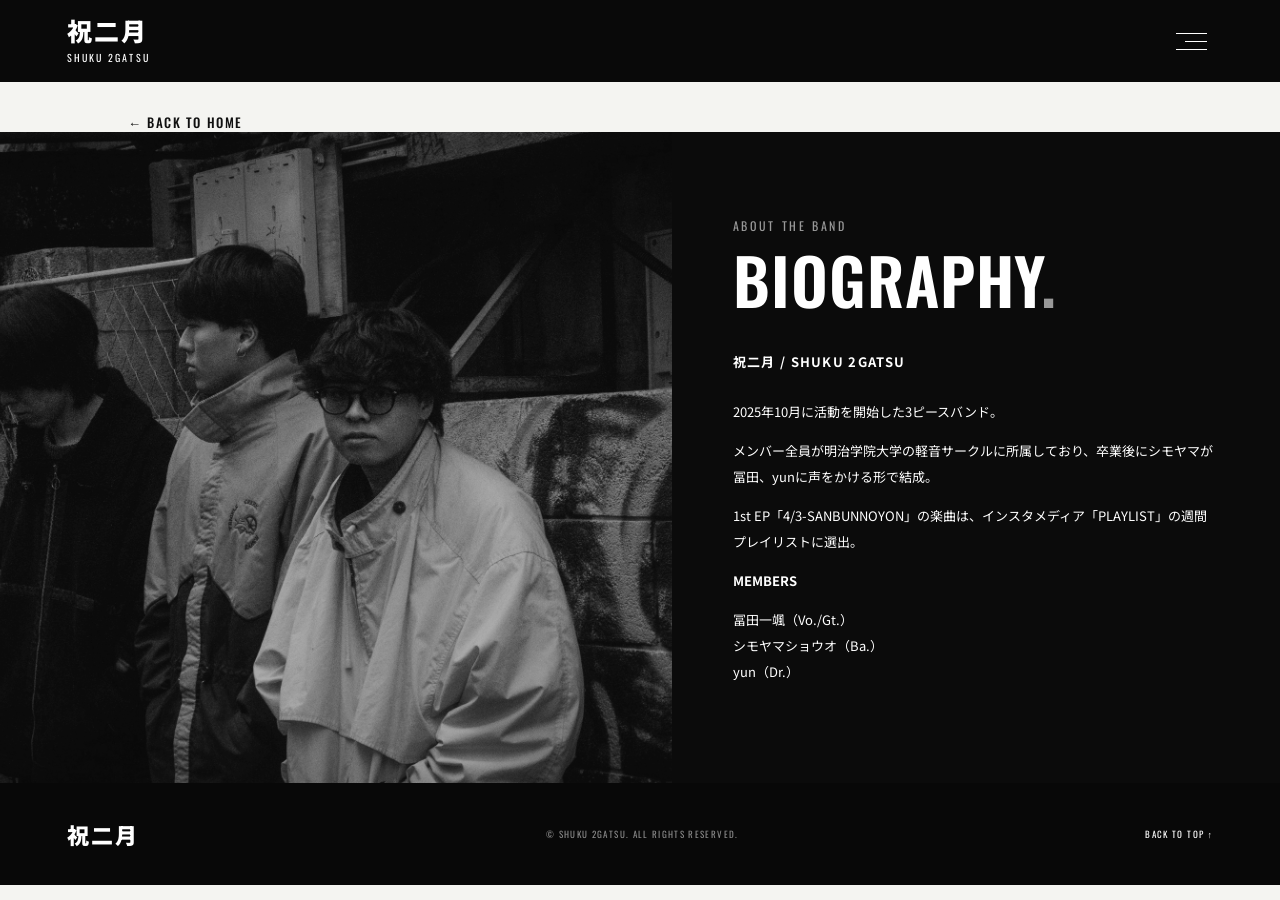
==== biography.html @ 1590789a "Add files via upload" ====
<!DOCTYPE html>

<html lang="ja">
<head>
<meta charset="utf-8"/>
<meta content="width=device-width, initial-scale=1" name="viewport"/>
<meta content="祝二月 - OFFICIAL WEBSITE" name="description"/>
<meta content="#080808" name="theme-color"/>
<title>BIOGRAPHY | 祝二月 OFFICIAL WEBSITE</title>
<link href="https://fonts.googleapis.com" rel="preconnect"/>
<link crossorigin="" href="https://fonts.gstatic.com" rel="preconnect"/>
<link href="https://fonts.googleapis.com/css2?family=Noto+Sans+JP:wght@400;500;700;900&amp;family=Oswald:wght@400;500;600;700&amp;display=swap" rel="stylesheet"/>
<link href="css/style.css?v=20261119-2" rel="stylesheet"/>
<link href="css/extra-sections.css?v=20261120" rel="stylesheet"/>
  <link rel="stylesheet" href="css/multipage.css?v=20261120-1">
</head>
<body class="detail-page">
<header class="site-header detail-header">
<a aria-label="祝二月 トップ" class="wordmark" href="index.html">祝二月<span>SHUKU 2GATSU</span></a>
<button aria-controls="site-nav" aria-expanded="false" aria-label="メニューを開く" class="menu-toggle">
<span></span><span></span><span></span>
</button>
</header>
<nav aria-hidden="true" class="site-nav" id="site-nav">
<div class="nav-inner">
<p class="nav-kicker">OFFICIAL WEBSITE</p>
<a href="index.html"><span>01</span> TOP</a>
<a href="live.html"><span>02</span> LIVE</a>
<a href="news.html"><span>03</span> NEWS</a>
<a href="biography.html"><span>04</span> BIOGRAPHY</a>
<a href="music.html"><span>05</span> MUSIC</a>
<a href="links.html"><span>06</span> LINKS</a>
<a href="ticket.html"><span>07</span> TICKET</a>
<a href="contact.html"><span>08</span> CONTACT US</a>
<div class="nav-social">
<a href="https://www.youtube.com/@%E7%A5%9D%E4%BA%8C%E6%9C%88" rel="noopener" target="_blank">YouTube ↗</a>
<a href="https://x.com/shuku2gatsu" rel="noopener" target="_blank">X ↗</a>
<a href="https://www.instagram.com/shuku_2gatsu/" rel="noopener" target="_blank">Instagram ↗</a>
</div>
</div>
</nav>
<main><a class="detail-back" href="index.html">← BACK TO HOME</a><section class="bio-section" id="biography">
<div class="bio-image">
<img alt="祝二月 メンバー" src="images/artist-photo.jpg"/>
</div>
<div class="bio-copy">
<p class="eyebrow">ABOUT THE BAND</p>
<h2>BIOGRAPHY<span>.</span></h2>
<p class="bio-name">祝二月 / SHUKU 2GATSU</p>
<p>2025年10月に活動を開始した3ピースバンド。</p>
<p>メンバー全員が明治学院大学の軽音サークルに所属しており、卒業後にシモヤマが冨田、yunに声をかける形で結成。</p>
<p>1st EP「4/3-SANBUNNOYON」の楽曲は、インスタメディア「PLAYLIST」の週間プレイリストに選出。</p>
<p><strong>MEMBERS</strong></p>
<p>冨田一颯（Vo./Gt.）<br/>シモヤマショウオ（Ba.）<br/>yun（Dr.）</p>
</div>
</section></main>
<footer class="site-footer">
<a class="footer-mark" href="#top">祝二月</a>
<p>© SHUKU 2GATSU. ALL RIGHTS RESERVED.</p>
<a class="back-top" href="#top">BACK TO TOP ↑</a>
</footer>
<script src="js/main.js"></script>
</body>
</html>
---- css/style.css ----
*{box-sizing:border-box}html{scroll-behavior:smooth}body{margin:0;background:#f4f4f1;color:#101010;font-family:"Noto Sans JP",sans-serif}a{color:inherit;text-decoration:none}.site-header{height:82px;padding:0 5.2%;display:flex;align-items:center;justify-content:space-between;position:absolute;z-index:20;top:0;left:0;width:100%;color:#fff}.wordmark{font-weight:900;font-size:25px;letter-spacing:.08em;line-height:1}.wordmark span{display:block;font:10px "Oswald",sans-serif;letter-spacing:.22em;margin-top:7px}.menu-toggle{width:48px;height:48px;border:0;background:transparent;display:flex;flex-direction:column;justify-content:center;align-items:flex-end;gap:7px;cursor:pointer}.menu-toggle span{height:1px;background:#fff;width:31px;transition:.3s}.menu-toggle span:nth-child(2){width:22px}.menu-toggle[aria-expanded=true] span:first-child{transform:translateY(8px) rotate(45deg)}.menu-toggle[aria-expanded=true] span:nth-child(2){opacity:0}.menu-toggle[aria-expanded=true] span:last-child{width:31px;transform:translateY(-8px) rotate(-45deg)}.site-nav{position:fixed;inset:0;background:#090909;color:#fff;z-index:15;display:flex;align-items:center;justify-content:center;opacity:0;visibility:hidden;transition:.35s}.site-nav.open{opacity:1;visibility:visible}.nav-inner{width:min(760px,82vw)}.nav-kicker,.eyebrow{font:12px "Oswald",sans-serif;letter-spacing:.22em}.nav-kicker{color:#888;margin-bottom:25px}.nav-inner>a{display:block;font:500 clamp(32px,6vw,58px) "Oswald",sans-serif;letter-spacing:.04em;padding:8px 0;border-bottom:1px solid #333;transition:padding .2s,color .2s}.nav-inner>a:hover{padding-left:14px;color:#aaa}.nav-inner>a span{font:12px "Oswald",sans-serif;color:#777;vertical-align:middle;margin-right:25px}.nav-social{display:flex;gap:24px;margin-top:30px;font-size:12px;color:#aaa}.hero{height:min(850px,100svh);min-height:590px;position:relative;background:#080808;color:#fff;overflow:hidden}.hero-photo{width:100%;height:100%;object-fit:cover;object-position:center 42%;position:absolute;inset:0;filter:grayscale(100%) contrast(1.08);opacity:.88}.hero-shade{position:absolute;inset:0;background:linear-gradient(90deg,rgba(0,0,0,.58),rgba(0,0,0,.04) 75%),linear-gradient(0deg,rgba(0,0,0,.52),transparent 45%)}.hero-copy{position:absolute;left:9%;bottom:17%;z-index:2}.hero-copy .eyebrow{color:#ddd}.hero h1{font-size:clamp(76px,14vw,170px);letter-spacing:.08em;line-height:1;margin:15px 0 0;font-weight:900}.hero-sub{font:15px "Oswald",sans-serif;letter-spacing:.35em;margin:15px 0}.scroll-cue{position:absolute;bottom:0;left:5.2%;display:flex;align-items:center;gap:12px;font:10px "Oswald",sans-serif;letter-spacing:.2em;writing-mode:vertical-rl}.scroll-cue span{height:55px;width:1px;background:#fff}.hero-index{position:absolute;right:5.2%;bottom:30px;font:10px "Oswald",sans-serif;letter-spacing:.17em}.hero-index b{margin-left:20px;font-weight:400;color:#aaa}.section{padding:115px 10%}.section-heading{display:flex;justify-content:space-between;align-items:flex-end;margin-bottom:45px}.eyebrow{color:#777;margin:0 0 13px}.section h2,.bio-copy h2,.social-section h2{font:600 clamp(48px,7vw,82px)/1 "Oswald",sans-serif;letter-spacing:.015em;margin:0}.section h2 span,.bio-copy h2 span,.social-section h2 span{color:#999}.section-note{font-size:12px;color:#777;margin:0 0 8px}.entry-list{border-top:1px solid #aaa}.entry{display:grid;grid-template-columns:155px 1fr auto;gap:25px;align-items:center;padding:25px 4px;border-bottom:1px solid #ccc}.entry-date{font:18px "Oswald",sans-serif;letter-spacing:.05em}.entry-title{font-size:14px;font-weight:500}.entry-meta{font-size:11px;color:#777;margin-top:6px}.entry-link{font:22px "Oswald",sans-serif}.empty-entry,.loading{padding:27px 4px;color:#777;font-size:13px}.edit-note{font-size:10px;color:#999;margin-top:18px}.bio-section{background:#0b0b0b;color:#fff;display:grid;grid-template-columns:1.05fr .95fr;min-height:530px}.bio-image{min-height:500px;overflow:hidden}.bio-image img{width:100%;height:100%;object-fit:cover;filter:grayscale(100%);opacity:.82}.bio-copy{padding:85px 10%;align-self:center}.bio-copy .eyebrow{color:#999}.bio-copy h2{font-size:clamp(42px,5vw,65px);margin-bottom:38px}.bio-name{font-weight:700;letter-spacing:.1em;margin-bottom:24px}.bio-copy>p:not(.eyebrow){font-size:13px;line-height:2}.bio-placeholder{color:#888}.music-section{background:#e8e8e5}.music-links{border-top:1px solid #aaa}.music-links a{display:grid;grid-template-columns:65px 1fr 30px;align-items:center;padding:25px 5px;border-bottom:1px solid #bbb}.music-links span{font:13px "Oswald",sans-serif;color:#888}.music-links strong{font:500 19px "Oswald",sans-serif;letter-spacing:.08em}.music-links i{font-style:normal;font-size:20px}.social-section{background:#111;color:#fff;padding:95px 10%}.social-section .eyebrow{color:#888}.social-section h2{font-size:clamp(38px,6vw,70px);margin-bottom:42px}.social-links{display:grid;grid-template-columns:repeat(4,1fr);border-top:1px solid #444}.social-links a{padding:22px 12px 22px 0;border-bottom:1px solid #444;font:16px "Oswald",sans-serif;letter-spacing:.04em}.social-links b{float:right;font-weight:400;color:#888}.site-footer{background:#080808;color:#fff;padding:35px 5.2%;display:flex;align-items:center;justify-content:space-between}.footer-mark{font-weight:900;font-size:22px;letter-spacing:.1em}.site-footer p,.back-top{font:9px "Oswald",sans-serif;letter-spacing:.15em;color:#888}.back-top{color:#fff}@media(max-width:700px){.site-header{height:70px;padding:0 6%}.hero{min-height:620px;height:88svh}.hero-photo{object-position:54% center}.hero-copy{left:7%;bottom:19%}.hero h1{font-size:clamp(68px,18vw,112px)}.section{padding:78px 7%}.section-heading{display:block;margin-bottom:30px}.section-note{margin-top:15px}.entry{grid-template-columns:105px 1fr 20px;gap:12px;padding:21px 2px}.entry-date{font-size:15px}.entry-title{font-size:12px}.bio-section{grid-template-columns:1fr}.bio-image{min-height:340px;height:65vw}.bio-copy{padding:60px 7% 70px}.social-section{padding:75px 7%}.social-links{grid-template-columns:repeat(2,1fr)}.social-links a{padding:18px 10px 18px 0;font-size:14px}.site-footer{padding:28px 6%;gap:12px;flex-wrap:wrap}.site-footer p{order:3;width:100%;margin:0}.nav-inner{width:84vw}.nav-social{gap:16px;flex-wrap:wrap}.music-links strong{font-size:15px}}@media(prefers-reduced-motion:reduce){html{scroll-behavior:auto}*,*::before,*::after{transition:none!important}}

/* DISC0GRAPHY */
.release-grid{display:grid;grid-template-columns:repeat(3,minmax(0,1fr));gap:clamp(16px,3vw,40px);margin:32px 0 64px}
.release-card{min-width:0}
.release-card>a{position:relative;display:block;overflow:hidden;background:#eaeaea;aspect-ratio:1/1}
.release-card img{display:block;width:100%;height:100%;object-fit:cover;transition:transform .4s ease}
.release-card a:hover img{transform:scale(1.045)}
.release-action{position:absolute;right:12px;bottom:12px;padding:8px 11px;background:#111;color:#fff;font-size:11px;letter-spacing:.08em}
.release-kind{font-size:11px;letter-spacing:.15em;opacity:.58;margin:17px 0 6px}
.release-card h3{font-size:clamp(20px,2.5vw,30px);margin:0;font-weight:600;letter-spacing:.01em}
@media(max-width:650px){.release-grid{grid-template-columns:repeat(2,minmax(0,1fr));gap:25px 14px;margin:26px 0 48px}.release-action{font-size:10px;right:7px;bottom:7px;padding:6px 8px}}

/* Compact, consistently sized release covers */
.release-grid{grid-template-columns:repeat(3,minmax(0,180px));gap:clamp(18px,3vw,36px);justify-content:start;margin:30px 0 55px}
.release-card{width:100%;max-width:180px}
.release-card>a{width:100%;aspect-ratio:1/1}
.release-card img{width:100%;height:100%;object-fit:contain}
.release-card h3{font-size:clamp(17px,1.8vw,22px)}
@media(max-width:650px){.release-grid{grid-template-columns:repeat(2,minmax(0,140px));gap:24px 16px;justify-content:start}.release-card{max-width:140px}}
@media(max-width:360px){.release-grid{grid-template-columns:repeat(2,minmax(0,1fr))}}

/* Mobile hero: show all three members without cropping */
@media (max-width:700px) {
  .hero { height: 85svh; min-height: 580px; background: #080808; }
  .hero-photo {
    top: 72px; bottom: auto; left: 0; right: 0;
    width: 100%; height: 58%;
    object-fit: contain; object-position: center center;
  }
  .hero-shade { background: linear-gradient(0deg, rgba(0,0,0,.55), transparent 38%); }
  .hero-copy { left: 7%; bottom: 12%; }
}

/* Desktop release artwork size: explicit override */
@media (min-width: 701px) {
  .music-section .release-grid { display:grid; grid-template-columns:repeat(3, 160px) !important; gap:32px !important; justify-content:start; }
  .music-section .release-card { width:160px !important; max-width:160px !important; }
  .music-section .release-card > a { display:block; width:160px !important; height:160px !important; aspect-ratio:1 / 1; }
  .music-section .release-card img { display:block; width:160px !important; height:160px !important; object-fit:contain !important; }
}
---- css/extra-sections.css ----
/* TICKET and CONTACT US — additional sections only */
.inquiry-section{padding-top:90px;padding-bottom:90px}
.inquiry-section .section-heading{margin-bottom:28px}
.ticket-section{background:#f4f4f1;color:#101010;border-top:1px solid #d3d3d0}
.contact-section{background:#191919;color:#fff}
.contact-section .eyebrow{color:#aaa}
.inquiry-text{font-size:clamp(14px,1.7vw,18px);line-height:2.2;letter-spacing:.025em;margin:0}
.inquiry-text a{display:inline-block;font-weight:700;border-bottom:1px solid currentColor;margin:0 .2em;transition:opacity .2s}
.inquiry-text a:hover,.inquiry-text a:focus-visible{opacity:.65}
/* Ensure expanded hamburger navigation can scroll on small screens */
.site-nav{overflow-y:auto;padding:82px 0 26px}
.nav-inner{max-height:calc(100svh - 110px);overflow-y:auto}
@media(max-width:700px){
  .inquiry-section{padding-top:70px;padding-bottom:70px}
  .nav-inner>a{font-size:clamp(24px,7vw,36px);padding:5px 0}
  .nav-social{margin-top:18px}
}
---- css/multipage.css ----
/* MULTI-PAGE NAVIGATION AND SECTION LINKS */
.and-more{display:table;margin:44px 0 0 auto;padding:10px 0;border-bottom:1px solid currentColor;font:500 17px "Oswald",sans-serif;letter-spacing:.08em;transition:opacity .2s}
.and-more:hover{opacity:.55}
.bio-section .and-more{margin:32px 0 0 auto}
.social-section .and-more{margin-top:32px}
.detail-page .site-header.detail-header{position:relative;background:#090909}
.detail-page .detail-back{display:block;padding:30px 10% 0;background:#f4f4f1;font:500 13px "Oswald",sans-serif;letter-spacing:.12em}
.detail-page .bio-section,.detail-page .social-section,.detail-page .inquiry-section{min-height:calc(100svh - 250px)}
.detail-page .site-footer{margin-top:0}
@media(max-width:700px){.and-more{margin-top:32px}.detail-page .detail-back{padding:26px 7% 0}}
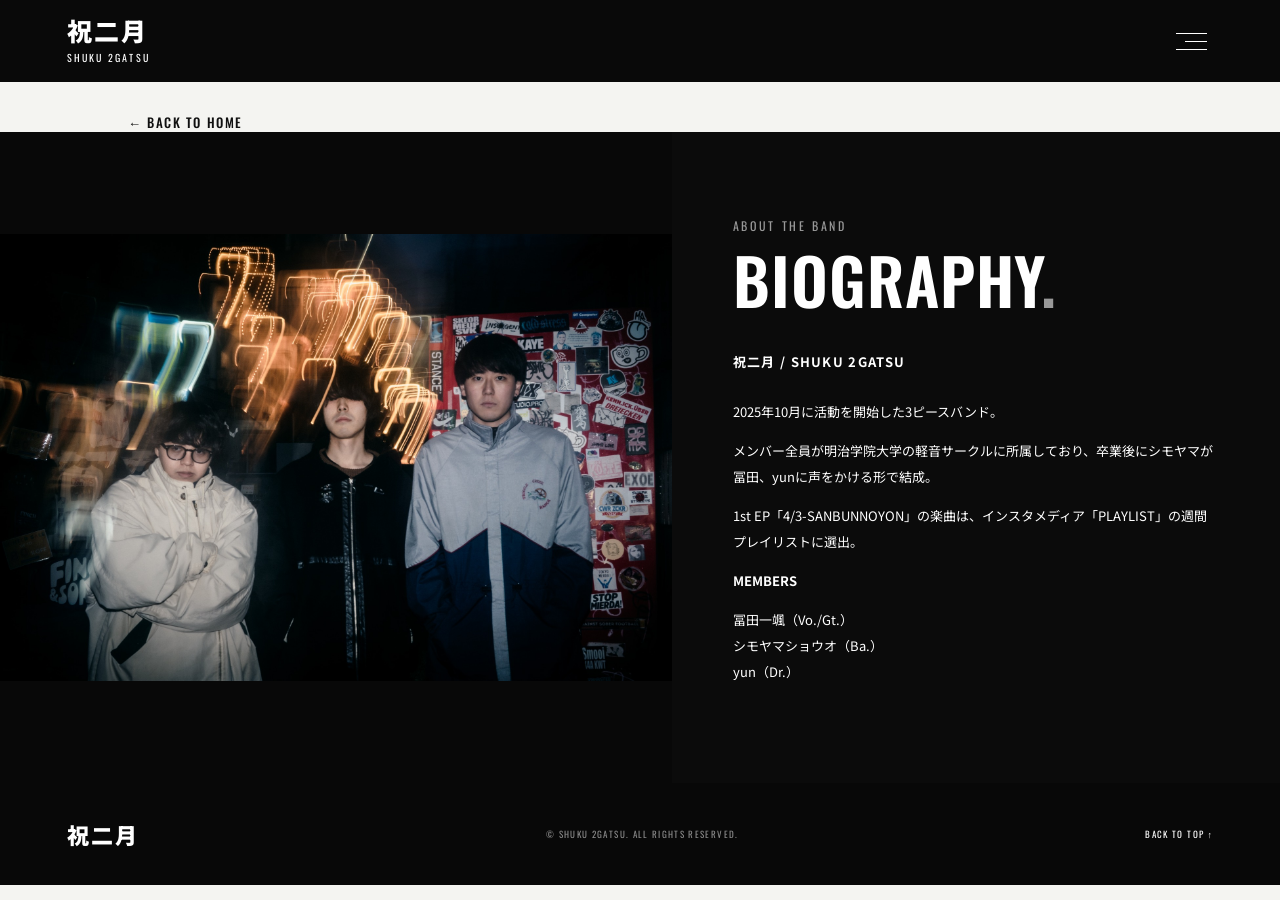
==== commit 73584191: "Add files via upload" ====
--- a/biography.html
+++ b/biography.html
@@ -12,7 +12,17 @@
 <link href="https://fonts.googleapis.com/css2?family=Noto+Sans+JP:wght@400;500;700;900&amp;family=Oswald:wght@400;500;600;700&amp;display=swap" rel="stylesheet"/>
 <link href="css/style.css?v=20261119-2" rel="stylesheet"/>
 <link href="css/extra-sections.css?v=20261120" rel="stylesheet"/>
-  <link rel="stylesheet" href="css/multipage.css?v=20261120-1">
+<link href="css/multipage.css?v=20261120-3" rel="stylesheet"/>
+<style>
+/* Biography logo: keep transparent black artwork visible and uncropped */
+.bio-image.bio-logo-image{background:#f4f4f1;display:flex;align-items:center;justify-content:center;padding:clamp(20px,4vw,65px)}
+.bio-image.bio-logo-image img{display:block;width:100%;height:100%;max-height:560px;object-fit:contain;filter:none;opacity:1}
+@media(max-width:700px){.bio-image.bio-logo-image{height:auto;min-height:320px;padding:30px 8%}.bio-image.bio-logo-image img{height:auto;max-height:420px}}
+/* Dedicated biography page: show the entire band photo */
+.bio-image.bio-detail-photo{background:#080808;display:flex;align-items:center;justify-content:center;padding:0;height:auto;min-height:0}
+.bio-image.bio-detail-photo img{display:block;width:100%;height:auto;max-height:none;object-fit:contain;filter:none;opacity:1}
+@media(max-width:700px){.bio-image.bio-detail-photo{height:auto;min-height:0;padding:0}.bio-image.bio-detail-photo img{height:auto;max-height:none;object-fit:contain}}
+</style>
 </head>
 <body class="detail-page">
 <header class="site-header detail-header">
@@ -28,8 +38,8 @@
 <a href="live.html"><span>02</span> LIVE</a>
 <a href="news.html"><span>03</span> NEWS</a>
 <a href="biography.html"><span>04</span> BIOGRAPHY</a>
-<a href="music.html"><span>05</span> MUSIC</a>
-<a href="links.html"><span>06</span> LINKS</a>
+<a href="music.html"><span>05</span> MUSIC</a><a href="mv.html"><span>06</span> MV</a>
+
 <a href="ticket.html"><span>07</span> TICKET</a>
 <a href="contact.html"><span>08</span> CONTACT US</a>
 <div class="nav-social">
@@ -40,8 +50,8 @@
 </div>
 </nav>
 <main><a class="detail-back" href="index.html">← BACK TO HOME</a><section class="bio-section" id="biography">
-<div class="bio-image">
-<img alt="祝二月 メンバー" src="images/artist-photo.jpg"/>
+<div class="bio-image bio-detail-photo">
+<img alt="祝二月 メンバー3人のアーティスト写真" src="images/biography-photo.jpg"/>
 </div>
 <div class="bio-copy">
 <p class="eyebrow">ABOUT THE BAND</p>
--- a/css/multipage.css
+++ b/css/multipage.css
@@ -9,3 +9,12 @@
 .detail-page .bio-section,.detail-page .social-section,.detail-page .inquiry-section{min-height:calc(100svh - 250px)}
 .detail-page .site-footer{margin-top:0}
 @media(max-width:700px){.and-more{margin-top:32px}.detail-page .detail-back{padding:26px 7% 0}}
+
+/* MV SECTION */
+.mv-section{background:#f4f4f1}
+.mv-content{max-width:760px;margin:0 auto;text-align:center}
+.mv-video{position:relative;width:100%;aspect-ratio:16/9;background:#111;overflow:hidden}
+.mv-video iframe{display:block;width:100%;height:100%;border:0}
+.mv-title{font-weight:700;font-size:clamp(17px,2vw,23px);margin:22px 0 10px}
+.mv-youtube-link{display:inline-block;border-bottom:1px solid currentColor;padding:6px 0;font-size:13px;letter-spacing:.05em}
+.mv-youtube-link:hover{opacity:.6}
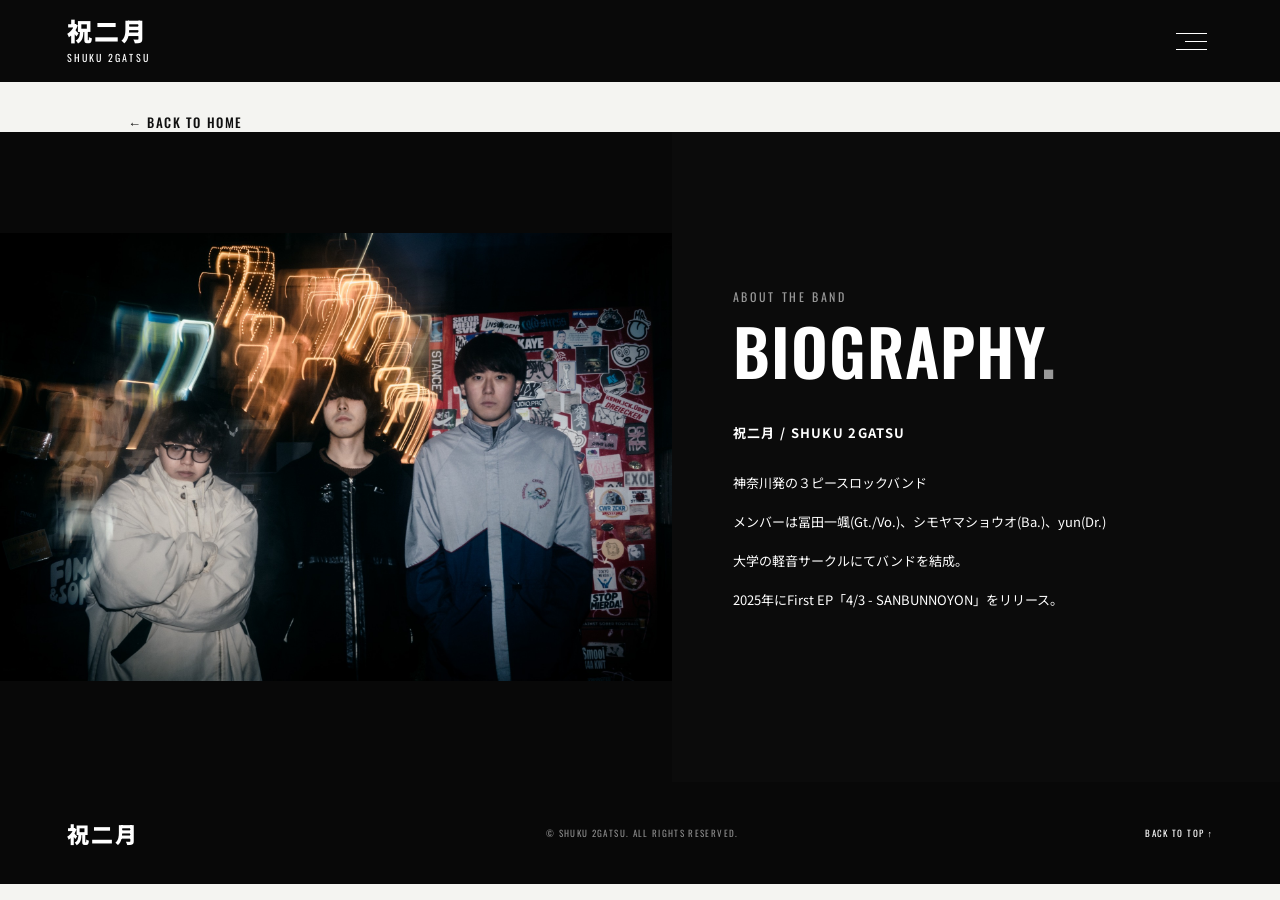
==== commit 4064951c: "Add files via upload" ====
--- a/biography.html
+++ b/biography.html
@@ -57,11 +57,10 @@
 <p class="eyebrow">ABOUT THE BAND</p>
 <h2>BIOGRAPHY<span>.</span></h2>
 <p class="bio-name">祝二月 / SHUKU 2GATSU</p>
-<p>2025年10月に活動を開始した3ピースバンド。</p>
-<p>メンバー全員が明治学院大学の軽音サークルに所属しており、卒業後にシモヤマが冨田、yunに声をかける形で結成。</p>
-<p>1st EP「4/3-SANBUNNOYON」の楽曲は、インスタメディア「PLAYLIST」の週間プレイリストに選出。</p>
-<p><strong>MEMBERS</strong></p>
-<p>冨田一颯（Vo./Gt.）<br/>シモヤマショウオ（Ba.）<br/>yun（Dr.）</p>
+<p>神奈川発の３ピースロックバンド</p>
+<p>メンバーは冨田一颯(Gt./Vo.)、シモヤマショウオ(Ba.)、yun(Dr.)</p>
+<p>大学の軽音サークルにてバンドを結成。</p>
+<p>2025年にFirst EP「4/3 - SANBUNNOYON」をリリース。</p>
 </div>
 </section></main>
 <footer class="site-footer">
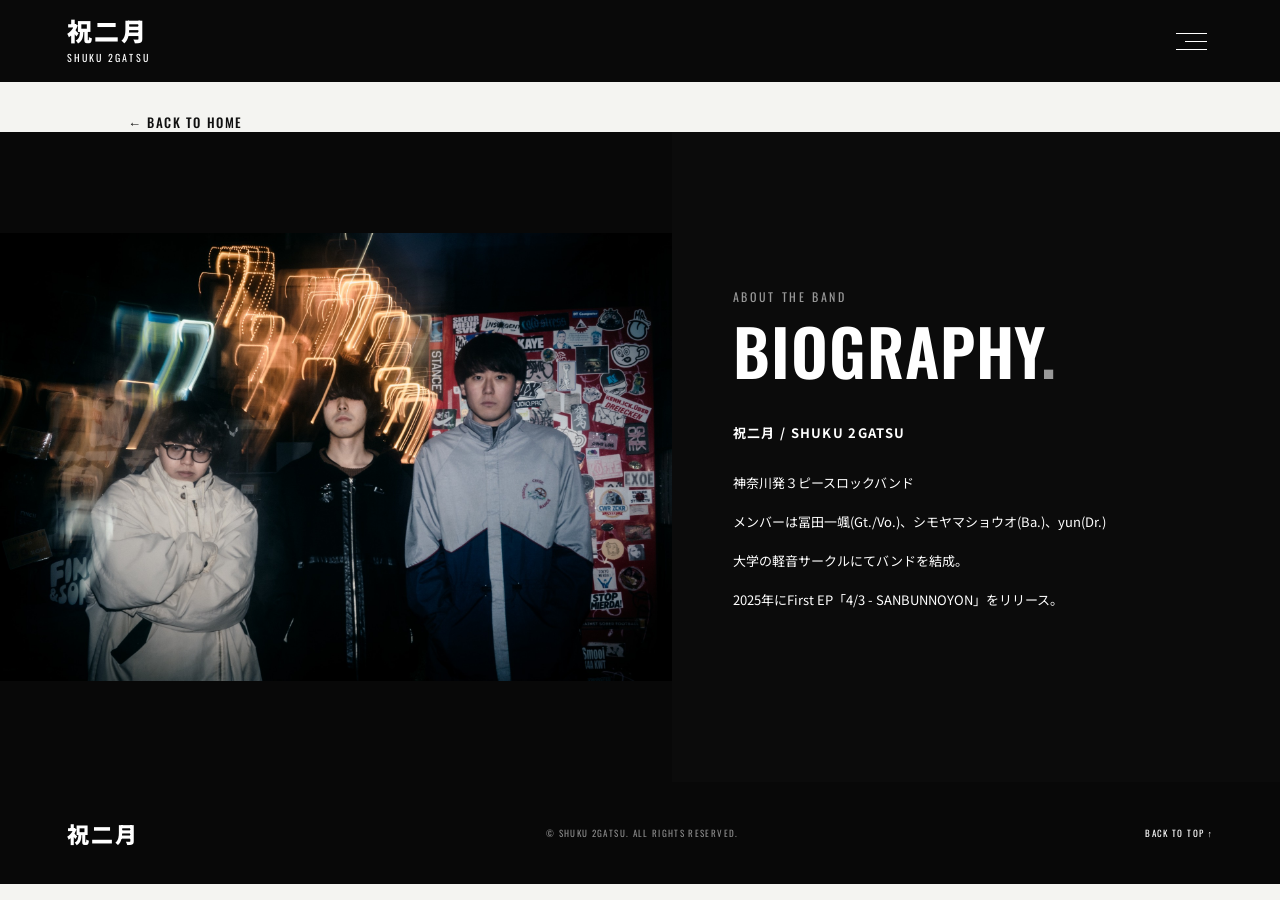
==== commit c10be30f: "Add files via upload" ====
--- a/biography.html
+++ b/biography.html
@@ -57,7 +57,7 @@
 <p class="eyebrow">ABOUT THE BAND</p>
 <h2>BIOGRAPHY<span>.</span></h2>
 <p class="bio-name">祝二月 / SHUKU 2GATSU</p>
-<p>神奈川発の３ピースロックバンド</p>
+<p>神奈川発３ピースロックバンド</p>
 <p>メンバーは冨田一颯(Gt./Vo.)、シモヤマショウオ(Ba.)、yun(Dr.)</p>
 <p>大学の軽音サークルにてバンドを結成。</p>
 <p>2025年にFirst EP「4/3 - SANBUNNOYON」をリリース。</p>
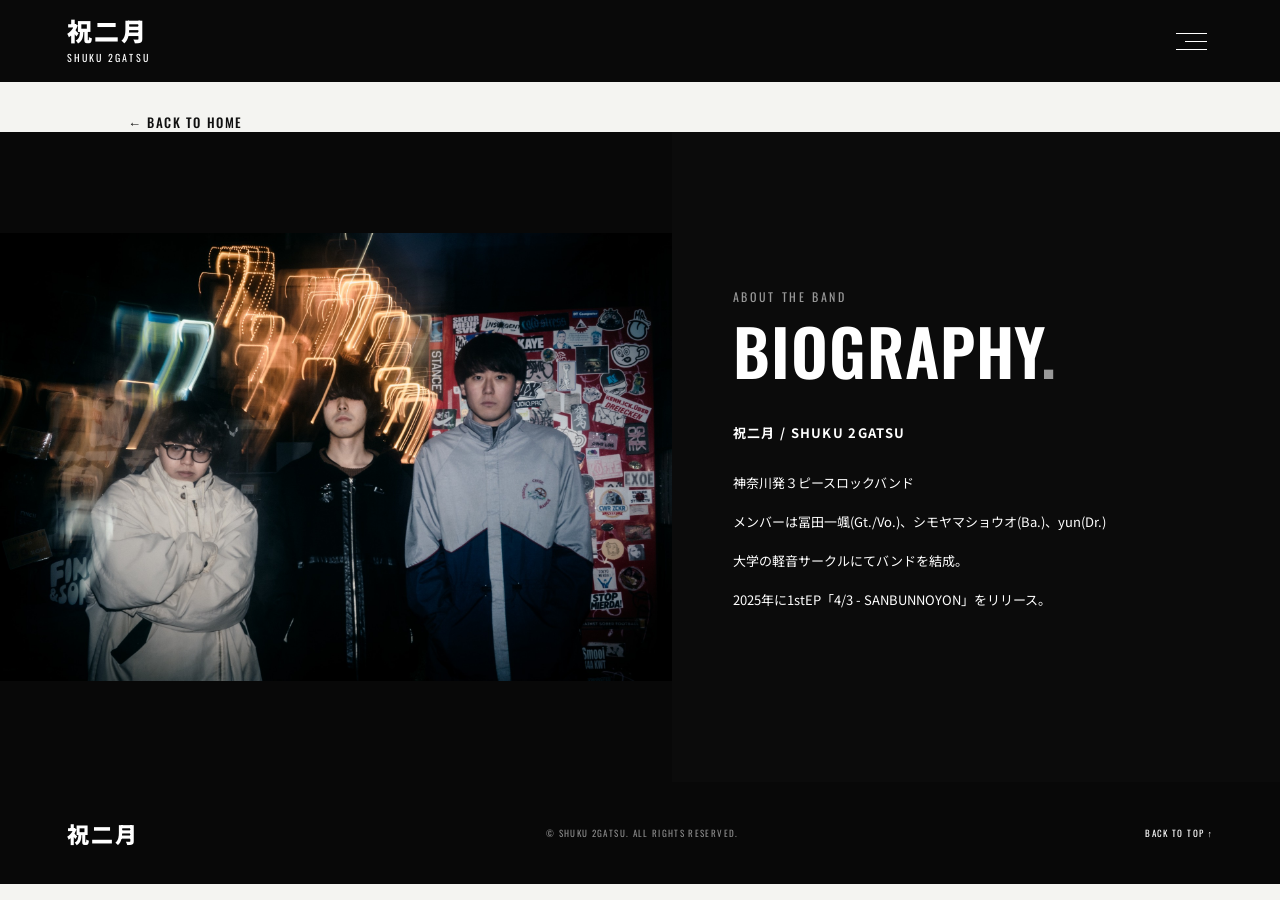
==== commit 056e0151: "Update biography.html" ====
--- a/biography.html
+++ b/biography.html
@@ -60,7 +60,7 @@
 <p>神奈川発３ピースロックバンド</p>
 <p>メンバーは冨田一颯(Gt./Vo.)、シモヤマショウオ(Ba.)、yun(Dr.)</p>
 <p>大学の軽音サークルにてバンドを結成。</p>
-<p>2025年にFirst EP「4/3 - SANBUNNOYON」をリリース。</p>
+<p>2025年に1stEP「4/3 - SANBUNNOYON」をリリース。</p>
 </div>
 </section></main>
 <footer class="site-footer">
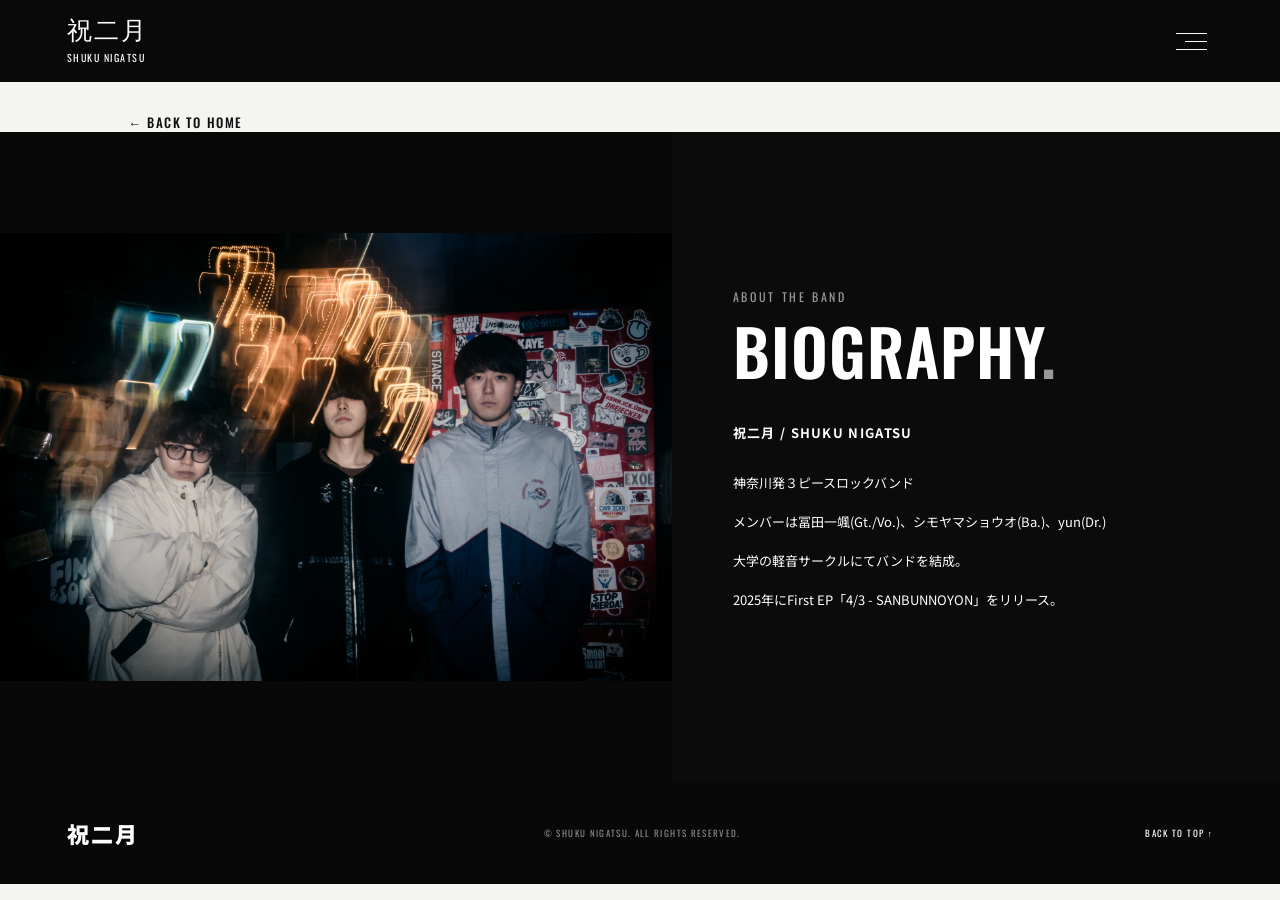
==== commit 0fe28306: "Add files via upload" ====
--- a/biography.html
+++ b/biography.html
@@ -23,10 +23,17 @@
 .bio-image.bio-detail-photo img{display:block;width:100%;height:auto;max-height:none;object-fit:contain;filter:none;opacity:1}
 @media(max-width:700px){.bio-image.bio-detail-photo{height:auto;min-height:0;padding:0}.bio-image.bio-detail-photo img{height:auto;max-height:none;object-fit:contain}}
 </style>
+<link rel="icon" type="image/png" href="images/favicon.png?v=20261122"/>
+<link rel="apple-touch-icon" href="images/apple-touch-icon.png?v=20261122"/>
+<style>
+/* Header brand: match the fine Mincho typeface of the hero title */
+.site-header .wordmark {font-family:"Yu Mincho","Hiragino Mincho ProN","Hiragino Mincho Pro","Noto Serif JP","MS PMincho",serif !important;font-weight:300 !important;letter-spacing:.09em;}
+.site-header .wordmark span {font-family:"Oswald","Noto Sans JP",sans-serif;letter-spacing:.15em;}
+</style>
 </head>
 <body class="detail-page">
 <header class="site-header detail-header">
-<a aria-label="祝二月 トップ" class="wordmark" href="index.html">祝二月<span>SHUKU 2GATSU</span></a>
+<a aria-label="祝二月 トップ" class="wordmark" href="index.html">祝二月<span>SHUKU NIGATSU</span></a>
 <button aria-controls="site-nav" aria-expanded="false" aria-label="メニューを開く" class="menu-toggle">
 <span></span><span></span><span></span>
 </button>
@@ -56,16 +63,16 @@
 <div class="bio-copy">
 <p class="eyebrow">ABOUT THE BAND</p>
 <h2>BIOGRAPHY<span>.</span></h2>
-<p class="bio-name">祝二月 / SHUKU 2GATSU</p>
+<p class="bio-name">祝二月 / SHUKU NIGATSU</p>
 <p>神奈川発３ピースロックバンド</p>
 <p>メンバーは冨田一颯(Gt./Vo.)、シモヤマショウオ(Ba.)、yun(Dr.)</p>
 <p>大学の軽音サークルにてバンドを結成。</p>
-<p>2025年に1stEP「4/3 - SANBUNNOYON」をリリース。</p>
+<p>2025年にFirst EP「4/3 - SANBUNNOYON」をリリース。</p>
 </div>
 </section></main>
 <footer class="site-footer">
 <a class="footer-mark" href="#top">祝二月</a>
-<p>© SHUKU 2GATSU. ALL RIGHTS RESERVED.</p>
+<p>© SHUKU NIGATSU. ALL RIGHTS RESERVED.</p>
 <a class="back-top" href="#top">BACK TO TOP ↑</a>
 </footer>
 <script src="js/main.js"></script>
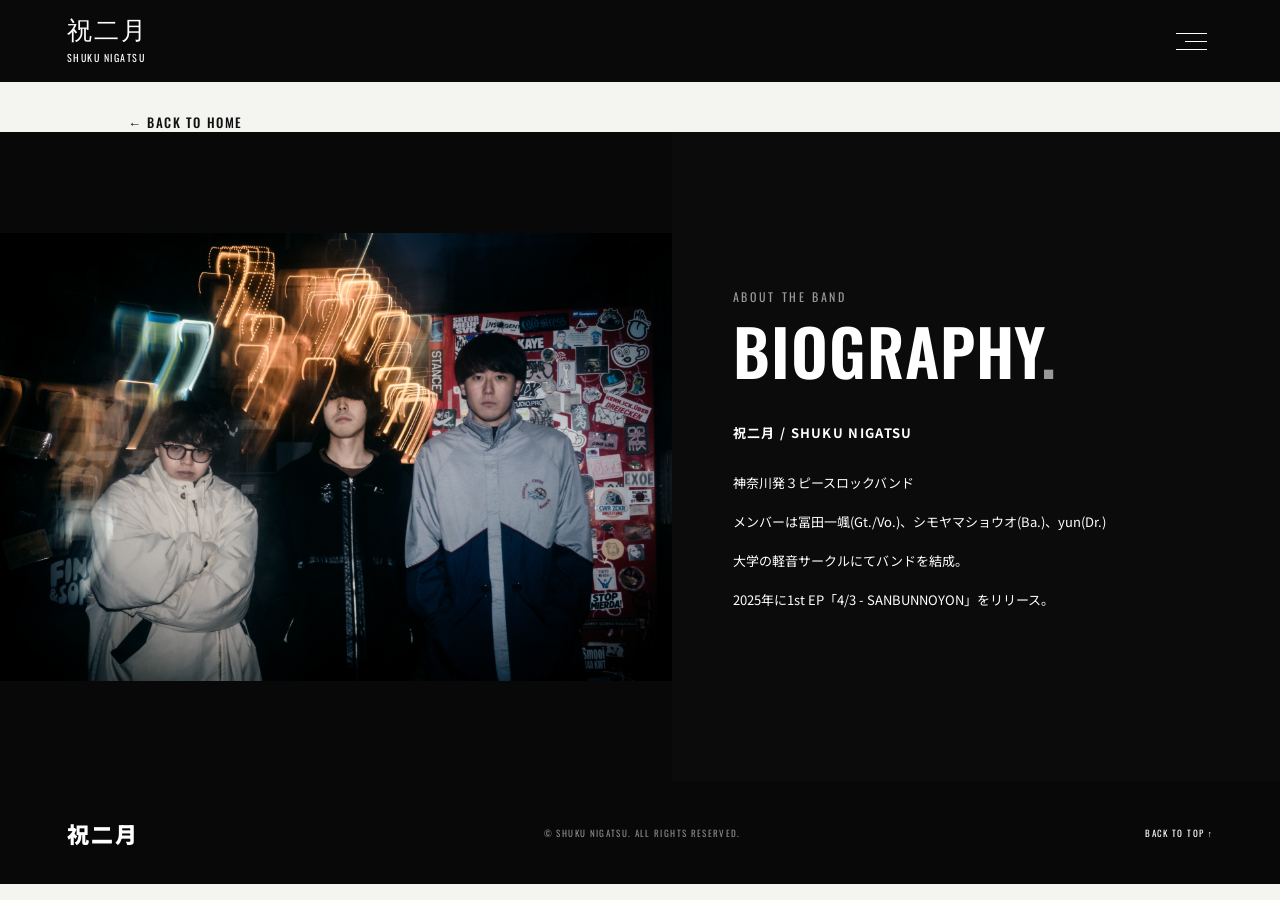
==== commit 291c9b8e: "Add files via upload" ====
--- a/biography.html
+++ b/biography.html
@@ -67,7 +67,7 @@
 <p>神奈川発３ピースロックバンド</p>
 <p>メンバーは冨田一颯(Gt./Vo.)、シモヤマショウオ(Ba.)、yun(Dr.)</p>
 <p>大学の軽音サークルにてバンドを結成。</p>
-<p>2025年にFirst EP「4/3 - SANBUNNOYON」をリリース。</p>
+<p>2025年に1st EP「4/3 - SANBUNNOYON」をリリース。</p>
 </div>
 </section></main>
 <footer class="site-footer">
